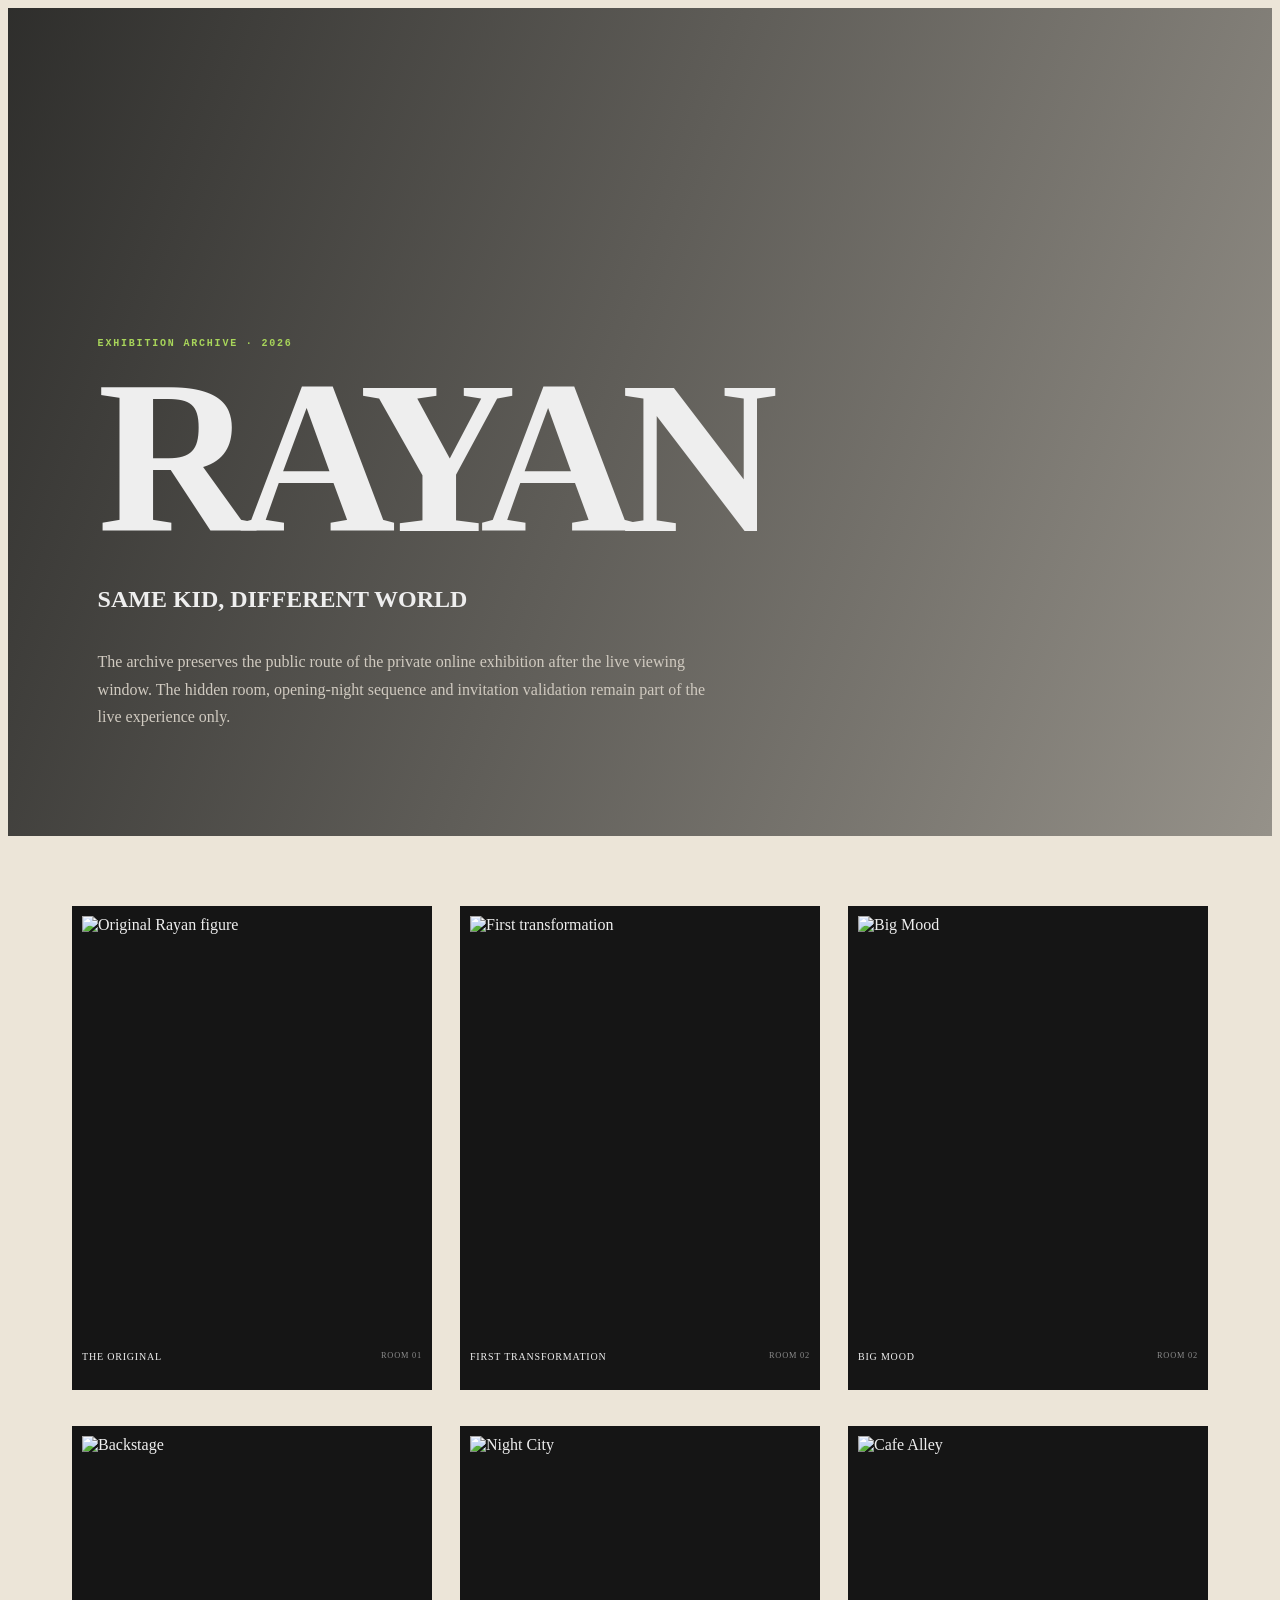
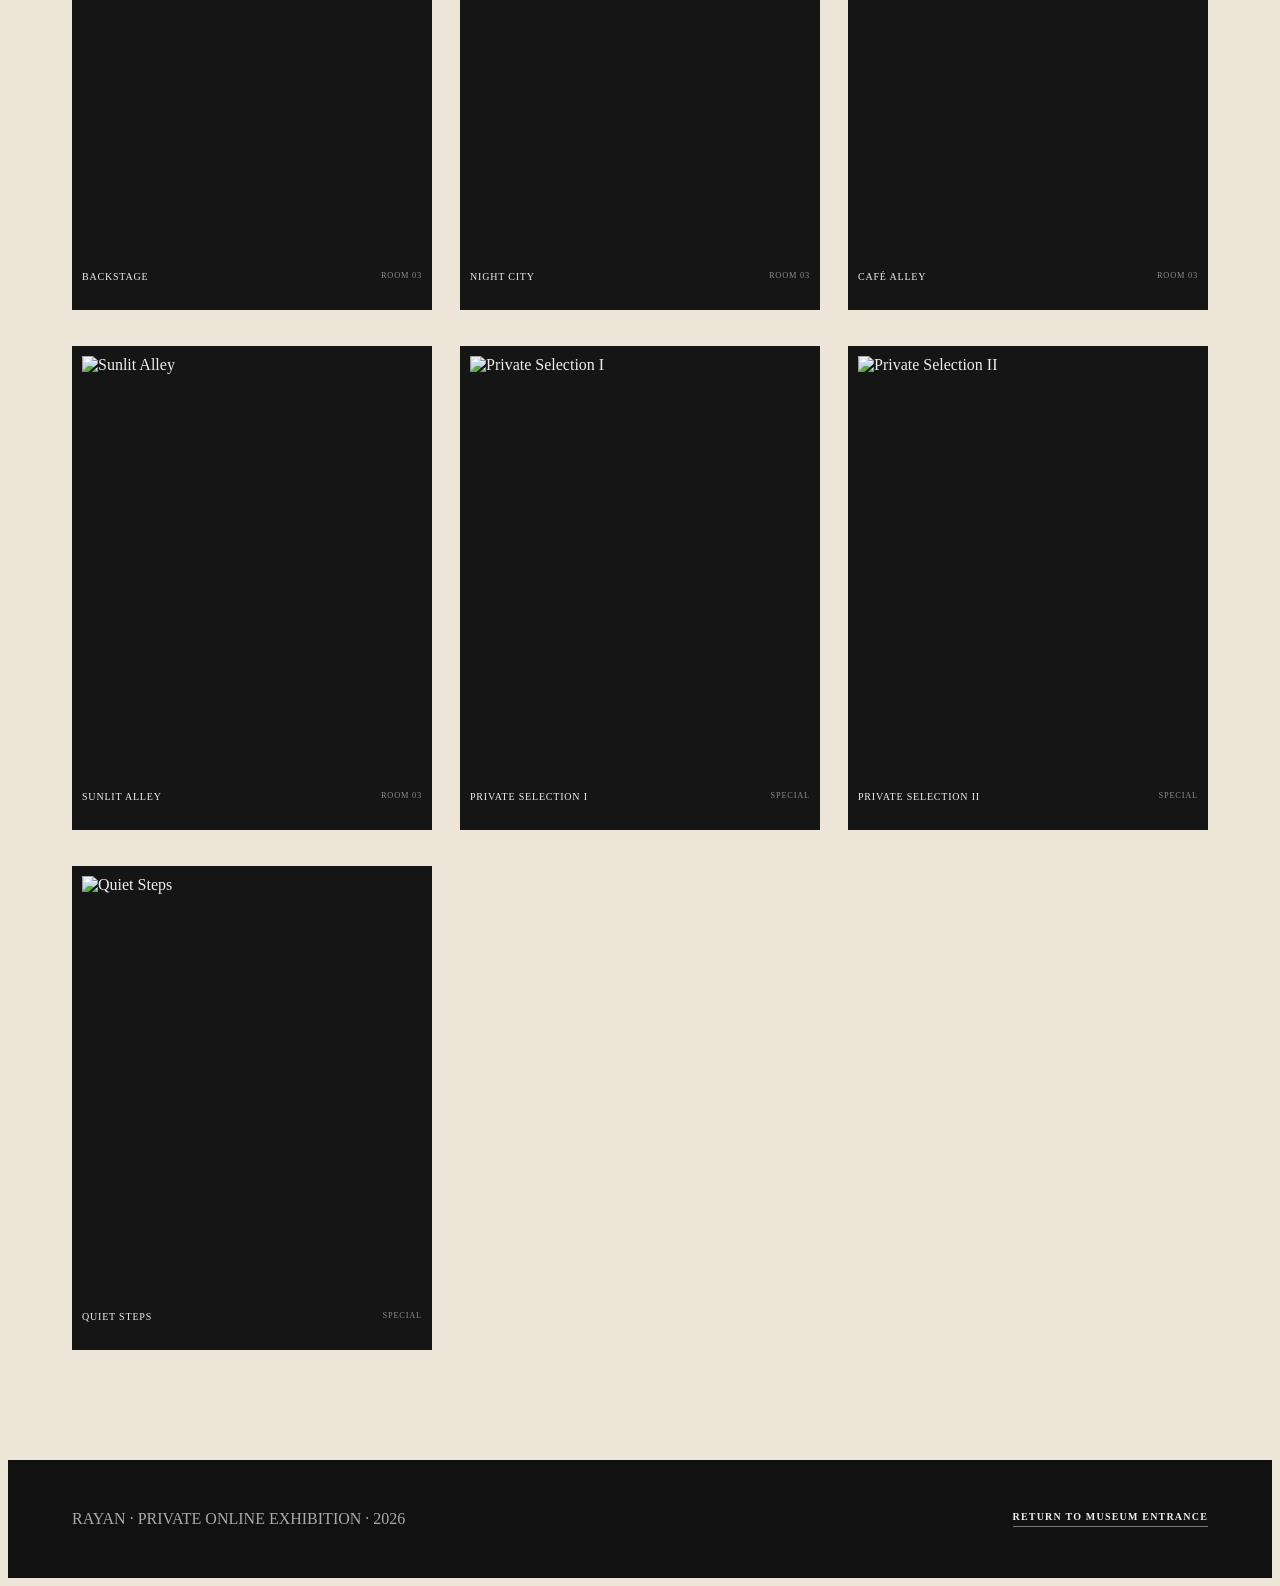
==== archive.html @ 526326d0 "Add exhibition archive page" ====
<!doctype html>
<html lang="en">
<head>
  <meta charset="utf-8" />
  <meta name="viewport" content="width=device-width, initial-scale=1" />
  <meta name="theme-color" content="#111" />
  <title>RAYAN — Exhibition Archive</title>
  <link rel="stylesheet" href="assets/styles.css" />
  <style>
    .archive{min-height:100vh;background:#ece5d8;color:#151514}.archive-head{min-height:72vh;padding:90px clamp(22px,7vw,110px);display:grid;align-content:end;background:linear-gradient(110deg,rgba(8,9,9,.83),rgba(8,9,9,.38)),url('assets/images/03_gallery-favorite.svg') center 36%/cover;color:#eee}.archive-head h1{font-size:clamp(82px,17vw,220px);line-height:.82;letter-spacing:-.075em;margin:18px 0}.archive-head p{max-width:620px;color:#d0cac0;line-height:1.7}.archive-tag{font:800 10px/1.4 ui-monospace,monospace;letter-spacing:.18em;color:#a8d55a}.archive-grid{padding:70px clamp(20px,5vw,76px) 110px;display:grid;grid-template-columns:repeat(3,minmax(0,1fr));gap:36px 28px}.archive-grid figure{margin:0;background:#151515;padding:10px 10px 28px;color:#eee}.archive-grid img{display:block;width:100%;aspect-ratio:4/5;object-fit:cover}.archive-grid figcaption{display:flex;justify-content:space-between;gap:14px;padding-top:10px;font-size:10px;letter-spacing:.08em}.archive-grid small{opacity:.55}.archive-footer{padding:50px clamp(20px,5vw,76px);background:#111;color:#aaa;display:flex;justify-content:space-between;gap:20px;align-items:center}.archive-footer a{color:#eee;text-decoration:none;border-bottom:1px solid #777;padding-bottom:4px;font-size:10px;letter-spacing:.12em;font-weight:800}
    @media(max-width:900px){.archive-grid{grid-template-columns:repeat(2,1fr)}}@media(max-width:580px){.archive-grid{grid-template-columns:1fr}.archive-footer{align-items:flex-start;flex-direction:column}}
  </style>
</head>
<body class="archive">
  <div id="grain"></div>
  <header class="archive-head">
    <div class="archive-tag">EXHIBITION ARCHIVE · 2026</div>
    <h1>RAYAN</h1>
    <h2>SAME KID, DIFFERENT WORLD</h2>
    <p>The archive preserves the public route of the private online exhibition after the live viewing window. The hidden room, opening-night sequence and invitation validation remain part of the live experience only.</p>
  </header>
  <main class="archive-grid">
    <figure><img src="assets/images/original.svg" alt="Original Rayan figure"><figcaption><span>THE ORIGINAL</span><small>ROOM 01</small></figcaption></figure>
    <figure><img src="assets/images/01_first-transformation.svg" alt="First transformation"><figcaption><span>FIRST TRANSFORMATION</span><small>ROOM 02</small></figcaption></figure>
    <figure><img src="assets/images/02_big-mood.svg" alt="Big Mood"><figcaption><span>BIG MOOD</span><small>ROOM 02</small></figcaption></figure>
    <figure><img src="assets/images/05_backstage.svg" alt="Backstage"><figcaption><span>BACKSTAGE</span><small>ROOM 03</small></figcaption></figure>
    <figure><img src="assets/images/06_neon-city.svg" alt="Night City"><figcaption><span>NIGHT CITY</span><small>ROOM 03</small></figcaption></figure>
    <figure><img src="assets/images/07_cafe-alley.svg" alt="Cafe Alley"><figcaption><span>CAFÉ ALLEY</span><small>ROOM 03</small></figcaption></figure>
    <figure><img src="assets/images/08_sunlit-alley.svg" alt="Sunlit Alley"><figcaption><span>SUNLIT ALLEY</span><small>ROOM 03</small></figcaption></figure>
    <figure><img src="assets/images/03_gallery-favorite.svg" alt="Private Selection I"><figcaption><span>PRIVATE SELECTION I</span><small>SPECIAL</small></figcaption></figure>
    <figure><img src="assets/images/04_graffiti-canvas.svg" alt="Private Selection II"><figcaption><span>PRIVATE SELECTION II</span><small>SPECIAL</small></figcaption></figure>
    <figure><img src="assets/images/09_urban-steps.svg" alt="Quiet Steps"><figcaption><span>QUIET STEPS</span><small>SPECIAL</small></figcaption></figure>
  </main>
  <footer class="archive-footer">
    <span>RAYAN · PRIVATE ONLINE EXHIBITION · 2026</span>
    <a href="index.html">RETURN TO MUSEUM ENTRANCE</a>
  </footer>
</body>
</html>
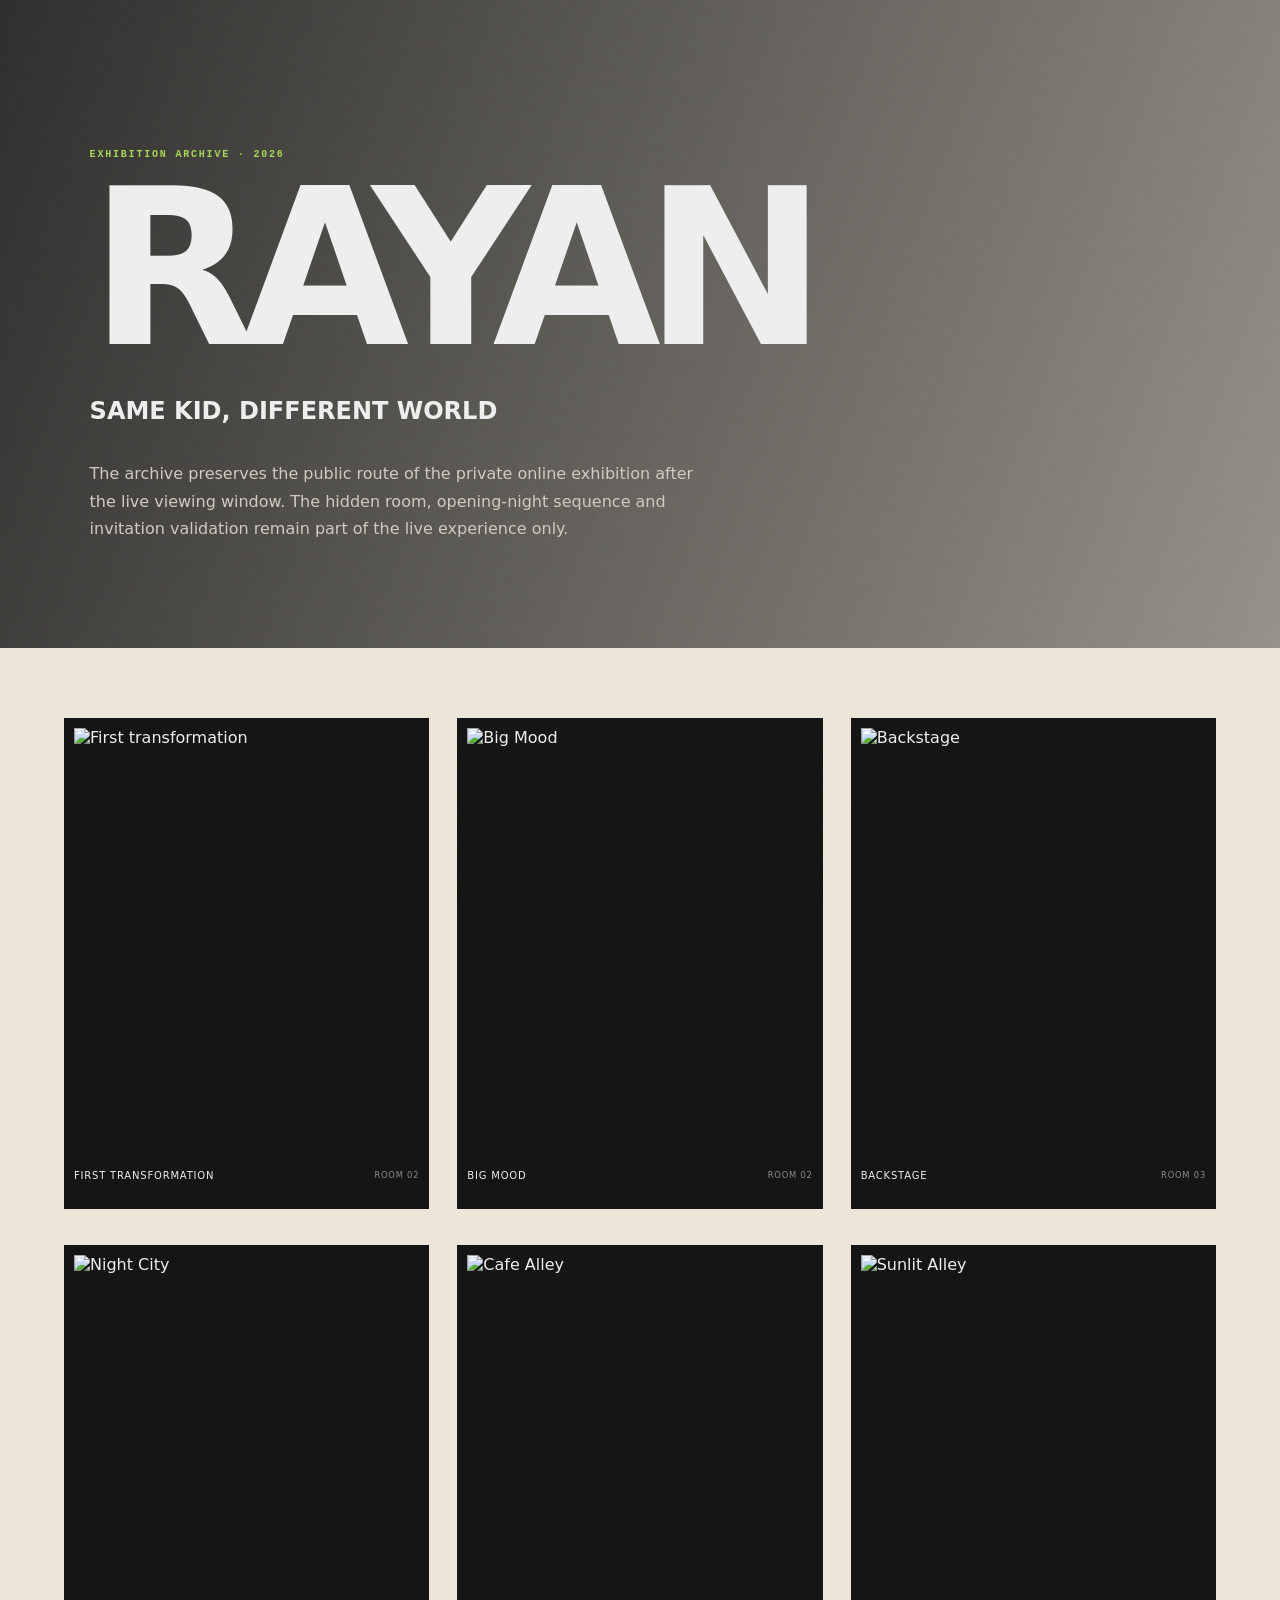
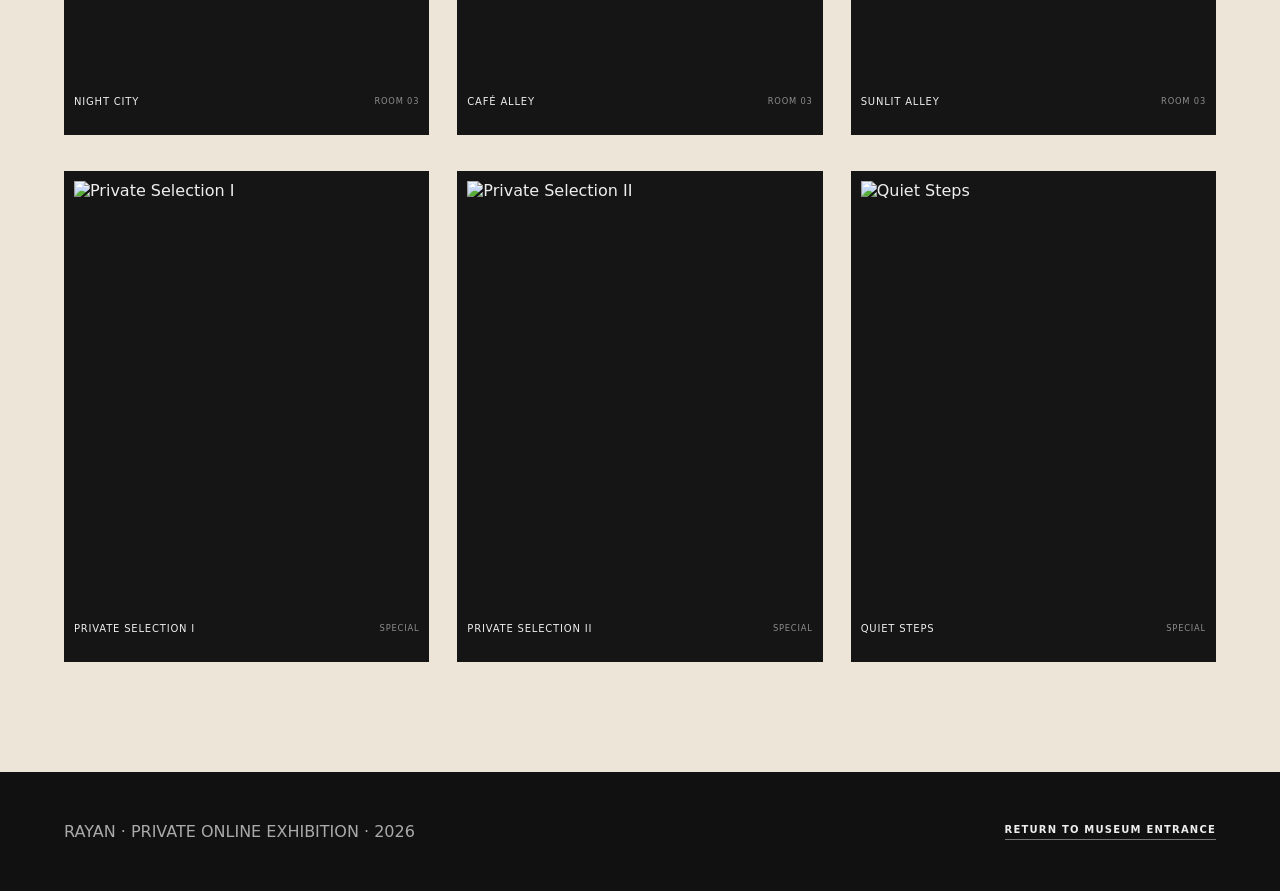
==== commit 6ec2fdc7: "Keep public archive illustration-only" ====
--- a/archive.html
+++ b/archive.html
@@ -1,39 +1,40 @@
-<!doctype html>
+<!DOCTYPE html>
+
 <html lang="en">
 <head>
-  <meta charset="utf-8" />
-  <meta name="viewport" content="width=device-width, initial-scale=1" />
-  <meta name="theme-color" content="#111" />
-  <title>RAYAN — Exhibition Archive</title>
-  <link rel="stylesheet" href="assets/styles.css" />
-  <style>
-    .archive{min-height:100vh;background:#ece5d8;color:#151514}.archive-head{min-height:72vh;padding:90px clamp(22px,7vw,110px);display:grid;align-content:end;background:linear-gradient(110deg,rgba(8,9,9,.83),rgba(8,9,9,.38)),url('assets/images/03_gallery-favorite.svg') center 36%/cover;color:#eee}.archive-head h1{font-size:clamp(82px,17vw,220px);line-height:.82;letter-spacing:-.075em;margin:18px 0}.archive-head p{max-width:620px;color:#d0cac0;line-height:1.7}.archive-tag{font:800 10px/1.4 ui-monospace,monospace;letter-spacing:.18em;color:#a8d55a}.archive-grid{padding:70px clamp(20px,5vw,76px) 110px;display:grid;grid-template-columns:repeat(3,minmax(0,1fr));gap:36px 28px}.archive-grid figure{margin:0;background:#151515;padding:10px 10px 28px;color:#eee}.archive-grid img{display:block;width:100%;aspect-ratio:4/5;object-fit:cover}.archive-grid figcaption{display:flex;justify-content:space-between;gap:14px;padding-top:10px;font-size:10px;letter-spacing:.08em}.archive-grid small{opacity:.55}.archive-footer{padding:50px clamp(20px,5vw,76px);background:#111;color:#aaa;display:flex;justify-content:space-between;gap:20px;align-items:center}.archive-footer a{color:#eee;text-decoration:none;border-bottom:1px solid #777;padding-bottom:4px;font-size:10px;letter-spacing:.12em;font-weight:800}
+<meta charset="utf-8"/>
+<meta content="width=device-width, initial-scale=1" name="viewport"/>
+<meta content="#111" name="theme-color"/>
+<title>RAYAN — Exhibition Archive</title>
+<link href="assets/styles.css" rel="stylesheet"/>
+<style>
+    .archive{min-height:100vh;background:#ece5d8;color:#151514}.archive-head{min-height:72vh;padding:90px clamp(22px,7vw,110px);display:grid;align-content:end;background:linear-gradient(110deg,rgba(8,9,9,.83),rgba(8,9,9,.38)),url('assets/images/03_gallery-favorite.webp') center 36%/cover;color:#eee}.archive-head h1{font-size:clamp(82px,17vw,220px);line-height:.82;letter-spacing:-.075em;margin:18px 0}.archive-head p{max-width:620px;color:#d0cac0;line-height:1.7}.archive-tag{font:800 10px/1.4 ui-monospace,monospace;letter-spacing:.18em;color:#a8d55a}.archive-grid{padding:70px clamp(20px,5vw,76px) 110px;display:grid;grid-template-columns:repeat(3,minmax(0,1fr));gap:36px 28px}.archive-grid figure{margin:0;background:#151515;padding:10px 10px 28px;color:#eee}.archive-grid img{display:block;width:100%;aspect-ratio:4/5;object-fit:cover}.archive-grid figcaption{display:flex;justify-content:space-between;gap:14px;padding-top:10px;font-size:10px;letter-spacing:.08em}.archive-grid small{opacity:.55}.archive-footer{padding:50px clamp(20px,5vw,76px);background:#111;color:#aaa;display:flex;justify-content:space-between;gap:20px;align-items:center}.archive-footer a{color:#eee;text-decoration:none;border-bottom:1px solid #777;padding-bottom:4px;font-size:10px;letter-spacing:.12em;font-weight:800}
     @media(max-width:900px){.archive-grid{grid-template-columns:repeat(2,1fr)}}@media(max-width:580px){.archive-grid{grid-template-columns:1fr}.archive-footer{align-items:flex-start;flex-direction:column}}
   </style>
 </head>
 <body class="archive">
-  <div id="grain"></div>
-  <header class="archive-head">
-    <div class="archive-tag">EXHIBITION ARCHIVE · 2026</div>
-    <h1>RAYAN</h1>
-    <h2>SAME KID, DIFFERENT WORLD</h2>
-    <p>The archive preserves the public route of the private online exhibition after the live viewing window. The hidden room, opening-night sequence and invitation validation remain part of the live experience only.</p>
-  </header>
-  <main class="archive-grid">
-    <figure><img src="assets/images/original.svg" alt="Original Rayan figure"><figcaption><span>THE ORIGINAL</span><small>ROOM 01</small></figcaption></figure>
-    <figure><img src="assets/images/01_first-transformation.svg" alt="First transformation"><figcaption><span>FIRST TRANSFORMATION</span><small>ROOM 02</small></figcaption></figure>
-    <figure><img src="assets/images/02_big-mood.svg" alt="Big Mood"><figcaption><span>BIG MOOD</span><small>ROOM 02</small></figcaption></figure>
-    <figure><img src="assets/images/05_backstage.svg" alt="Backstage"><figcaption><span>BACKSTAGE</span><small>ROOM 03</small></figcaption></figure>
-    <figure><img src="assets/images/06_neon-city.svg" alt="Night City"><figcaption><span>NIGHT CITY</span><small>ROOM 03</small></figcaption></figure>
-    <figure><img src="assets/images/07_cafe-alley.svg" alt="Cafe Alley"><figcaption><span>CAFÉ ALLEY</span><small>ROOM 03</small></figcaption></figure>
-    <figure><img src="assets/images/08_sunlit-alley.svg" alt="Sunlit Alley"><figcaption><span>SUNLIT ALLEY</span><small>ROOM 03</small></figcaption></figure>
-    <figure><img src="assets/images/03_gallery-favorite.svg" alt="Private Selection I"><figcaption><span>PRIVATE SELECTION I</span><small>SPECIAL</small></figcaption></figure>
-    <figure><img src="assets/images/04_graffiti-canvas.svg" alt="Private Selection II"><figcaption><span>PRIVATE SELECTION II</span><small>SPECIAL</small></figcaption></figure>
-    <figure><img src="assets/images/09_urban-steps.svg" alt="Quiet Steps"><figcaption><span>QUIET STEPS</span><small>SPECIAL</small></figcaption></figure>
-  </main>
-  <footer class="archive-footer">
-    <span>RAYAN · PRIVATE ONLINE EXHIBITION · 2026</span>
-    <a href="index.html">RETURN TO MUSEUM ENTRANCE</a>
-  </footer>
+<div id="grain"></div>
+<header class="archive-head">
+<div class="archive-tag">EXHIBITION ARCHIVE · 2026</div>
+<h1>RAYAN</h1>
+<h2>SAME KID, DIFFERENT WORLD</h2>
+<p>The archive preserves the public route of the private online exhibition after the live viewing window. The hidden room, opening-night sequence and invitation validation remain part of the live experience only.</p>
+</header>
+<main class="archive-grid">
+
+<figure><img alt="First transformation" src="assets/images/01_first-transformation.webp"/><figcaption><span>FIRST TRANSFORMATION</span><small>ROOM 02</small></figcaption></figure>
+<figure><img alt="Big Mood" src="assets/images/02_big-mood.webp"/><figcaption><span>BIG MOOD</span><small>ROOM 02</small></figcaption></figure>
+<figure><img alt="Backstage" src="assets/images/05_backstage.webp"/><figcaption><span>BACKSTAGE</span><small>ROOM 03</small></figcaption></figure>
+<figure><img alt="Night City" src="assets/images/06_neon-city.webp"/><figcaption><span>NIGHT CITY</span><small>ROOM 03</small></figcaption></figure>
+<figure><img alt="Cafe Alley" src="assets/images/07_cafe-alley.webp"/><figcaption><span>CAFÉ ALLEY</span><small>ROOM 03</small></figcaption></figure>
+<figure><img alt="Sunlit Alley" src="assets/images/08_sunlit-alley.webp"/><figcaption><span>SUNLIT ALLEY</span><small>ROOM 03</small></figcaption></figure>
+<figure><img alt="Private Selection I" src="assets/images/03_gallery-favorite.webp"/><figcaption><span>PRIVATE SELECTION I</span><small>SPECIAL</small></figcaption></figure>
+<figure><img alt="Private Selection II" src="assets/images/04_graffiti-canvas.webp"/><figcaption><span>PRIVATE SELECTION II</span><small>SPECIAL</small></figcaption></figure>
+<figure><img alt="Quiet Steps" src="assets/images/09_urban-steps.webp"/><figcaption><span>QUIET STEPS</span><small>SPECIAL</small></figcaption></figure>
+</main>
+<footer class="archive-footer">
+<span>RAYAN · PRIVATE ONLINE EXHIBITION · 2026</span>
+<a href="index.html">RETURN TO MUSEUM ENTRANCE</a>
+</footer>
 </body>
-</html>
+</html>
--- a/assets/styles.css
+++ b/assets/styles.css
@@ -0,0 +1,125 @@
+:root{
+  --ink:#11100f;
+  --paper:#eee8dc;
+  --cream:#d8c9ad;
+  --blue:#24425b;
+  --green:#93c83e;
+  --charcoal:#1b1c1d;
+  --soft:#b8b3aa;
+  --line:rgba(255,255,255,.18);
+}
+*{box-sizing:border-box}
+html{scroll-behavior:smooth;background:#111;color:#f5f1e8}
+body{margin:0;font-family:Inter,ui-sans-serif,system-ui,-apple-system,BlinkMacSystemFont,"Segoe UI",sans-serif;background:#111;overflow-x:hidden}
+body::selection{background:#9bcf4a;color:#111}
+#grain{position:fixed;inset:0;z-index:9999;pointer-events:none;opacity:.12;mix-blend-mode:soft-light;background-image:url("data:image/svg+xml,%3Csvg viewBox='0 0 180 180' xmlns='http://www.w3.org/2000/svg'%3E%3Cfilter id='n'%3E%3CfeTurbulence type='fractalNoise' baseFrequency='.8' numOctaves='3' stitchTiles='stitch'/%3E%3C/filter%3E%3Crect width='100%25' height='100%25' filter='url(%23n)' opacity='.55'/%3E%3C/svg%3E")}
+.is-hidden{display:none!important}
+
+.gate{min-height:100svh;position:relative;display:grid;place-items:center;padding:28px;overflow:hidden;background:#101112}
+.gate-bg{position:absolute;inset:0;background:linear-gradient(110deg,rgba(0,0,0,.76),rgba(0,0,0,.46)),url('images/03_gallery-favorite.webp') center 35%/cover no-repeat;filter:saturate(.72) contrast(1.08);transform:scale(1.03)}
+.gate-bg::after{content:"";position:absolute;inset:0;background:radial-gradient(circle at 50% 35%,transparent 0 28%,rgba(0,0,0,.68) 78%)}
+.gate-card{position:relative;width:min(720px,100%);padding:48px clamp(24px,5vw,58px);border:1px solid rgba(255,255,255,.28);background:rgba(14,15,16,.74);backdrop-filter:blur(18px);box-shadow:0 30px 90px rgba(0,0,0,.45)}
+.eyebrow,.room-label{font-size:11px;letter-spacing:.2em;text-transform:uppercase;font-weight:700}
+.gate h1{font-size:clamp(68px,15vw,148px);line-height:.8;margin:34px 0 12px;letter-spacing:-.06em;font-weight:900}
+.subtitle{font-size:clamp(18px,3vw,30px);letter-spacing:.14em;font-weight:650}
+.ticket-line{height:1px;background:rgba(255,255,255,.26);margin:34px 0 15px}
+.gate-meta{display:flex;justify-content:space-between;gap:16px;font:600 11px/1.4 ui-monospace,SFMono-Regular,Menlo,monospace;letter-spacing:.08em;color:#cfc9bf}
+.access-form{margin-top:40px}.access-form label{display:block;font-size:11px;letter-spacing:.18em;font-weight:800;margin-bottom:10px}.access-row{display:flex;border-bottom:1px solid rgba(255,255,255,.48)}
+.access-row input{flex:1;border:0;background:transparent;color:white;padding:12px 0;font-size:22px;letter-spacing:.16em;outline:none;min-width:0}.access-row button{border:0;background:transparent;color:#a7d650;font-weight:900;letter-spacing:.1em;cursor:pointer;padding:0 0 0 18px}
+.gate-message{min-height:20px;color:#b7b0a5;font-size:12px;margin:12px 0 0}.gate-message.error{color:#ffb0a8}.gate-message.ok{color:#b8e56a}.serial{margin-top:42px;color:#8f8980;font:600 10px/1.4 ui-monospace,monospace;letter-spacing:.12em}
+
+.topbar{position:fixed;z-index:300;top:0;left:0;right:0;height:58px;padding:0 18px;display:flex;align-items:center;gap:26px;background:linear-gradient(to bottom,rgba(10,10,10,.88),rgba(10,10,10,.4),transparent);backdrop-filter:blur(8px)}
+.brand{color:white;text-decoration:none;font-size:12px;font-weight:900;letter-spacing:.14em;white-space:nowrap}.room-nav{display:flex;gap:16px;align-items:center;flex:1;justify-content:center}.room-nav a{color:rgba(255,255,255,.64);text-decoration:none;font-size:10px;letter-spacing:.1em}.room-nav a:hover{color:white}.icon-button{border:1px solid rgba(255,255,255,.35);color:white;background:rgba(0,0,0,.2);padding:7px 10px;font-size:10px;letter-spacing:.12em;cursor:pointer}
+
+.room{min-height:100svh;position:relative;padding:110px clamp(24px,5vw,78px) 78px;overflow:hidden}.room h2{font-size:clamp(44px,7vw,96px);line-height:.95;letter-spacing:-.055em;margin:12px 0 18px}.room p{line-height:1.7}.room-next{position:absolute;right:clamp(24px,5vw,78px);bottom:34px}.next-link{color:#fff;text-decoration:none;font-size:11px;letter-spacing:.14em;font-weight:800;border-bottom:1px solid currentColor;padding-bottom:5px}
+
+.room-foyer{display:grid;grid-template-columns:minmax(0,1.05fr) minmax(340px,.75fr);gap:7vw;align-items:center;background:radial-gradient(circle at 78% 35%,#304f62 0 12%,#13222c 40%,#0a0d0f 76%)}
+.foyer-copy{max-width:790px}.kicker{font-size:12px;letter-spacing:.18em;font-weight:800;color:#9fcb54}.intro{max-width:700px;color:#d7d2c9;font-size:clamp(15px,1.45vw,19px)}.visitor-strip{margin:38px 0;display:flex;gap:24px;font:600 11px/1.4 ui-monospace,monospace;letter-spacing:.1em;color:#a8a39b}
+.hero-frame{margin:0;background:#111;padding:11px 11px 30px;box-shadow:0 32px 80px rgba(0,0,0,.48);transform:rotate(1.2deg)}.hero-frame img{display:block;width:100%;height:min(66svh,780px);object-fit:cover}.hero-frame figcaption{color:#a7a29b;font:600 9px/1.4 ui-monospace,monospace;letter-spacing:.12em;padding:11px 2px 0}
+
+.room-gallery{background:#222}.wall-blue{background:linear-gradient(#35516b 0 68%,#262626 68% 100%)}.wall-cream{background:linear-gradient(#d6c9b2 0 68%,#817764 68% 100%);color:#181817}.wall-charcoal{background:linear-gradient(#222527 0 70%,#131414 70% 100%)}.room-heading{display:grid;grid-template-columns:minmax(0,1fr) minmax(260px,.6fr);gap:6vw;align-items:end;margin-bottom:54px}.room-heading p{max-width:550px;color:#c6c1b8}.dark-copy p{color:#49453e}.dark-link{color:#171716}.single-artwork{display:grid;place-items:center}.artwork{margin:0;cursor:zoom-in;transition:transform .35s ease,filter .35s ease}.artwork:hover{transform:translateY(-5px)}.artwork img{display:block;width:100%;height:auto}.artwork figcaption{display:flex;justify-content:space-between;gap:20px;align-items:baseline;padding-top:12px}.artwork figcaption span{font-size:11px;letter-spacing:.12em;font-weight:850}.artwork figcaption small{font-size:10px;opacity:.65}.frame-light,.frame-black,.frame-dark,.frame-museum{padding:12px 12px 34px;background:#e6dfd1;color:#1a1a19;box-shadow:0 22px 60px rgba(0,0,0,.35)}.frame-black{background:#171717;color:#eee}.frame-dark{background:#101112;color:#eee}.frame-museum{background:#e7dfcf;color:#171716}.portrait-photo{width:min(420px,80vw)}.gallery-grid{display:grid;gap:5vw;align-items:start}.two-up{grid-template-columns:repeat(2,minmax(0,1fr));max-width:1180px;margin:auto}.salon-grid{grid-template-columns:repeat(4,minmax(0,1fr));gap:2.5vw}.salon-grid .artwork:nth-child(even){margin-top:7vw}
+
+.room-special{background:#070707;color:#f0eadf}.special-vignette{position:absolute;inset:0;background:radial-gradient(circle at 50% 45%,rgba(156,193,91,.08),transparent 35%),radial-gradient(circle at 30% 20%,rgba(49,94,121,.18),transparent 28%);pointer-events:none}.special-heading{position:relative}.special-stage{position:relative;display:grid;grid-template-columns:minmax(0,1.4fr) minmax(260px,.55fr);gap:4vw;max-width:1200px;margin:auto;align-items:start}.hero-art img{max-height:62svh;object-fit:cover}.special-side{display:grid;gap:3vw}.special-side .artwork img{max-height:31svh;object-fit:cover}.secret-note{text-align:center;color:#777;font:700 10px/1.4 ui-monospace,monospace;letter-spacing:.18em;margin-top:34px}
+
+.room-photo{background:#dad4c6;color:#111;display:grid;grid-template-columns:minmax(0,1.3fr) minmax(280px,.55fr);gap:6vw;align-items:center}.photo-wall{position:relative;min-height:75svh;background:#1a2429;overflow:hidden;box-shadow:0 25px 70px rgba(0,0,0,.25)}.photo-wall::before{content:"";position:absolute;inset:0;background:linear-gradient(135deg,rgba(137,198,69,.16),transparent 35%),repeating-linear-gradient(100deg,transparent 0 36px,rgba(255,255,255,.03) 36px 37px)}.photo-character{position:absolute;right:0;bottom:0;height:83%;max-width:62%;object-fit:contain;object-position:bottom right;filter:drop-shadow(0 16px 30px rgba(0,0,0,.4))}.photo-title{position:absolute;left:5%;top:9%;font-size:clamp(70px,12vw,180px);font-weight:950;letter-spacing:-.07em;color:#f2eee5}.photo-subtitle{position:absolute;left:6%;top:35%;font-weight:800;letter-spacing:.14em;color:#a8d554}.photo-tag{position:absolute;left:6%;bottom:8%;font:700 11px/1.4 ui-monospace,monospace;color:#d9d5cc}.crown-mark{position:absolute;left:7%;top:44%;font-size:70px;color:#e2b84f;transform:rotate(-7deg)}.photo-stamp{position:absolute;right:3%;top:3%;writing-mode:vertical-rl;font:700 10px/1.4 ui-monospace,monospace;color:#9c9992;letter-spacing:.16em}.photo-controls h2{font-size:clamp(38px,5vw,66px)}.photo-controls p{color:#4f4b44}
+
+.museum-button{appearance:none;border:0;background:#121212;color:white;padding:14px 18px;font-size:11px;letter-spacing:.12em;font-weight:850;cursor:pointer}.museum-button.light{background:#eee8dc;color:#111}.museum-button.ghost{background:transparent;border:1px solid #777;color:#eee}
+
+.room-guestbook{background:#bfc4b4;color:#1a1b18;display:grid;grid-template-columns:minmax(300px,.58fr) minmax(0,1.15fr);gap:6vw}.guestbook-copy{position:sticky;top:100px;align-self:start}.guestbook-copy h2{font-size:clamp(50px,7vw,86px)}.guest-form{display:grid;gap:12px;margin-top:28px}.guest-form input,.guest-form select,.guest-form textarea{width:100%;border:1px solid rgba(0,0,0,.28);background:rgba(255,255,255,.26);padding:13px 14px;font:600 12px/1.4 inherit;color:#111;outline:none}.guest-form textarea{min-height:100px;resize:vertical}.guest-form button{border:0;background:#111;color:#fff;padding:14px;font-size:11px;letter-spacing:.14em;font-weight:850;cursor:pointer}.signature-wall{min-height:70svh;background:#d8d1bc;padding:30px;display:grid;grid-template-columns:repeat(3,minmax(0,1fr));gap:18px;align-content:start;box-shadow:inset 0 0 60px rgba(76,57,29,.12)}.signature-card{background:#f0e9d6;color:#1b1a18;padding:18px;min-height:145px;box-shadow:0 7px 18px rgba(0,0,0,.13);transform:rotate(var(--tilt,0deg));font-family:ui-rounded,"Bradley Hand",system-ui,sans-serif}.signature-card strong{display:block;font-size:17px}.signature-card small{display:block;color:#6d685d;margin:4px 0 16px}.signature-card p{line-height:1.4;margin:0;font-size:14px}.signature-card em{display:block;margin-top:14px;font-size:10px;color:#6b665c;font-style:normal;text-transform:uppercase;letter-spacing:.08em}
+
+.room-exit{display:grid;place-items:center;background:radial-gradient(circle at 50% 30%,#263d4b,#0d1113 58%,#070809);text-align:center}.exit-card{width:min(760px,100%)}.exit-card h2{font-size:clamp(84px,16vw,180px);margin:26px 0 8px}.exit-card>p{letter-spacing:.14em;font-size:12px}.exit-rule{height:1px;background:rgba(255,255,255,.2);margin:34px 0}.souvenir-ticket{display:flex;justify-content:space-between;gap:20px;align-items:center;border:1px dashed rgba(255,255,255,.5);padding:22px;text-align:left}.souvenir-ticket strong,.souvenir-ticket small{display:block}.souvenir-ticket strong{font-size:13px;letter-spacing:.1em}.souvenir-ticket small{color:#aaa;margin-top:4px;font-size:9px;letter-spacing:.08em}.ticket-number{font:800 20px/1.2 ui-monospace,monospace}.exit-actions{display:flex;justify-content:center;gap:12px;margin-top:26px;flex-wrap:wrap}.fineprint{margin-top:42px!important;color:#777!important;font-size:10px!important;letter-spacing:.07em!important}
+
+.lightbox,.map-panel{position:fixed;z-index:1000;inset:0;background:rgba(4,5,5,.94);display:grid;place-items:center;padding:60px 22px}.lightbox-inner{width:min(1100px,100%);height:min(88svh,920px);display:grid;grid-template-columns:minmax(0,1fr) 260px;gap:28px;align-items:center}.lightbox-inner img{max-width:100%;max-height:84svh;justify-self:center;box-shadow:0 25px 80px rgba(0,0,0,.6)}.lightbox-info{align-self:end;padding-bottom:20px}.lightbox-title{font-size:26px;font-weight:850}.lightbox-caption{color:#aaa;margin-top:8px;font-size:12px;line-height:1.6}.lightbox-close{position:absolute;top:18px;right:20px;background:transparent;border:0;color:#fff;font-size:34px;cursor:pointer}.map-card{width:min(620px,100%);background:#e3dccd;color:#171716;padding:40px}.map-card h3{font-size:28px}.map-card ol{padding-left:22px;line-height:2.1}.map-card a{color:#171716;text-decoration:none;border-bottom:1px solid #777}
+
+@media (max-width:980px){
+  .room-nav{display:none}.topbar{justify-content:space-between}.room-foyer,.room-photo,.room-guestbook{grid-template-columns:1fr}.hero-frame{max-width:640px;margin:auto}.room-heading{grid-template-columns:1fr}.two-up{grid-template-columns:1fr}.salon-grid{grid-template-columns:repeat(2,1fr)}.special-stage{grid-template-columns:1fr}.special-side{grid-template-columns:repeat(2,1fr)}.special-side .artwork img{max-height:none}.photo-wall{min-height:68svh}.guestbook-copy{position:static}.signature-wall{grid-template-columns:repeat(2,1fr)}
+}
+@media (max-width:640px){
+  .gate{padding:14px}.gate-card{padding:34px 20px}.gate-meta{flex-direction:column}.room{padding:90px 18px 72px}.room h2{font-size:48px}.room-next{right:18px;bottom:22px}.salon-grid{grid-template-columns:1fr}.salon-grid .artwork:nth-child(even){margin-top:0}.special-side{grid-template-columns:1fr}.photo-wall{min-height:72svh}.photo-character{height:62%;max-width:85%}.photo-title{font-size:74px}.photo-subtitle{top:25%;font-size:11px}.crown-mark{top:33%}.signature-wall{grid-template-columns:1fr;padding:18px}.lightbox-inner{grid-template-columns:1fr;height:auto}.lightbox-info{align-self:start}.souvenir-ticket{align-items:flex-start;flex-direction:column}
+}
+
+/* ===== v2 · OPENING NIGHT / PASSPORT / SECRET ROOM ===== */
+.gate-shell{position:relative;width:min(1080px,100%);display:grid;grid-template-columns:minmax(0,720px) minmax(210px,1fr);gap:18px;align-items:stretch}
+.gate-card{width:100%;margin:0}
+.door-notice{position:relative;background:rgba(8,10,10,.78);border:1px solid rgba(255,255,255,.18);backdrop-filter:blur(18px);padding:28px;color:#ece6da;display:flex;flex-direction:column;justify-content:flex-end;min-height:360px}
+.door-notice::before{content:"";position:absolute;left:22px;right:22px;top:22px;height:1px;background:rgba(255,255,255,.2)}
+.door-number{position:absolute;right:24px;top:26px;font:900 86px/.8 ui-sans-serif,system-ui;color:rgba(255,255,255,.08);letter-spacing:-.08em}
+.door-notice p{font-weight:850;letter-spacing:.12em;line-height:1.5;font-size:13px;margin:0 0 16px}
+.door-notice small{font-size:10px;line-height:1.6;color:#aaa59c;letter-spacing:.04em}
+.gate-actions{display:flex;align-items:end;justify-content:space-between;gap:16px;margin-top:24px;flex-wrap:wrap}
+.text-button{appearance:none;border:0;border-bottom:1px solid rgba(255,255,255,.5);padding:0 0 4px;background:transparent;color:#ddd7cd;font:700 9px/1.3 ui-monospace,monospace;letter-spacing:.12em;cursor:pointer}
+.text-button:hover{color:#fff}
+
+.opening-sequence{position:fixed;z-index:4000;inset:0;background:#080909;color:#f2ede3;display:grid;place-items:center;overflow:hidden}
+.opening-sequence::before,.opening-sequence::after{content:"";position:absolute;top:0;bottom:0;width:50%;background:#111314;transition:transform 1.15s cubic-bezier(.72,0,.2,1);z-index:1}
+.opening-sequence::before{left:0;border-right:1px solid rgba(255,255,255,.05)}
+.opening-sequence::after{right:0;border-left:1px solid rgba(255,255,255,.05)}
+.opening-sequence.open-doors::before{transform:translateX(-102%)}
+.opening-sequence.open-doors::after{transform:translateX(102%)}
+.opening-center{position:relative;z-index:2;text-align:center;width:min(760px,90vw);transition:opacity .55s ease,transform .55s ease}
+.opening-sequence.fade-away .opening-center{opacity:0;transform:scale(1.03)}
+.opening-kicker{font:700 11px/1.5 ui-monospace,monospace;letter-spacing:.18em;color:#9bcf4a}
+.opening-title{font:950 clamp(92px,19vw,240px)/.86 ui-sans-serif,system-ui;letter-spacing:-.08em;margin:20px 0 24px}
+.opening-rule{height:1px;background:rgba(255,255,255,.24);width:60%;margin:auto}
+.opening-copy{margin-top:18px;font-size:10px;font-weight:800;letter-spacing:.22em;color:#c9c3b9}
+
+.top-actions{display:flex;gap:7px}.foyer-note{max-width:690px;margin:22px 0 32px;padding:14px 16px;border-left:2px solid #9bcf4a;background:rgba(255,255,255,.04);font-size:11px;line-height:1.6;color:#a9a49c}
+
+.clue-card{max-width:540px;margin:46px auto 10px;border:1px dashed rgba(255,255,255,.24);padding:20px 22px;text-align:center;background:rgba(143,193,77,.06)}
+.clue-card span,.clue-card strong,.clue-card small{display:block}.clue-card span{font:700 9px/1.4 ui-monospace,monospace;letter-spacing:.17em;color:#9bcf4a}.clue-card strong{font-size:18px;letter-spacing:.06em;margin:8px 0}.clue-card small{color:#8e8b84;font-size:10px}
+.opening-edition{position:relative;margin:-22px 0 34px auto;width:max-content;max-width:100%;border:1px solid rgba(155,207,74,.45);padding:10px 14px;background:rgba(155,207,74,.05)}
+.opening-edition span{font:900 10px/1.4 ui-monospace,monospace;letter-spacing:.14em;color:#a7da5a}.opening-edition p{margin:3px 0 0!important;font-size:9px!important;color:#777!important}
+.secret-door-panel{position:relative;margin:54px auto 0;max-width:980px;border-top:1px solid rgba(255,255,255,.13);border-bottom:1px solid rgba(255,255,255,.13);padding:30px 0;display:grid;grid-template-columns:1fr minmax(280px,.65fr);gap:40px;align-items:end}
+.secret-door-panel h3{font-size:28px;margin:10px 0}.secret-door-panel p{color:#9d9991;margin:0;max-width:620px}
+.secret-form{display:grid;grid-template-columns:1fr auto;gap:8px}.secret-form input{min-width:0;background:#111;border:1px solid #3c3c3c;color:#eee;padding:12px 13px;font:700 11px/1.3 ui-monospace,monospace;letter-spacing:.12em}.secret-form button{border:0;background:#e7dfcf;color:#111;font:900 10px/1.3 ui-sans-serif,system-ui;letter-spacing:.12em;padding:0 16px;cursor:pointer}.secret-form small{grid-column:1/-1;color:#72706b;font-size:9px}.ok-inline{color:#9bcf4a!important}.error-inline{color:#e28373!important}
+
+.room-secret{background:radial-gradient(circle at 50% 10%,#293f4a 0,#111617 42%,#060707 82%);color:#eee;display:grid;grid-template-columns:minmax(230px,.45fr) minmax(0,1fr);gap:5vw;align-items:start}
+.secretroom-mark{position:absolute;right:4vw;top:100px;font:800 10px/1.4 ui-monospace,monospace;letter-spacing:.18em;color:#79914f;writing-mode:vertical-rl}
+.secretroom-copy{position:sticky;top:135px}.secretroom-copy h2{font-size:clamp(64px,9vw,130px)}.secretroom-copy p:not(.kicker){color:#a6a29b}.secret-grid{display:grid;gap:40px}.secret-grid .artwork:nth-child(2){width:68%;justify-self:end}
+
+.checkin-form{display:grid;gap:10px;margin-top:22px;padding-top:20px;border-top:1px solid rgba(0,0,0,.18)}
+.checkin-form label{display:grid;gap:7px;font:800 9px/1.3 ui-monospace,monospace;letter-spacing:.11em;color:#555047}.checkin-form input{border:1px solid rgba(0,0,0,.22);padding:11px;background:rgba(255,255,255,.3);font:600 11px/1.4 ui-sans-serif,system-ui;color:#111}.checkin-preview{margin-top:18px;display:grid;gap:10px}.checkin-preview img{width:min(320px,100%);box-shadow:0 12px 36px rgba(0,0,0,.2)}
+.guestbook-status{margin-top:14px;display:inline-block;padding:5px 8px;border:1px solid rgba(0,0,0,.2);font:800 8px/1.2 ui-monospace,monospace;letter-spacing:.12em}.guestbook-status.live{background:#1d2a20;color:#b3e36d;border-color:#1d2a20}
+
+.exit-progress{display:flex;justify-content:space-between;gap:20px;margin:0 0 14px;color:#999;font:700 9px/1.4 ui-monospace,monospace;letter-spacing:.12em}.exit-progress strong{color:#b5d976}.inline-link{display:inline-flex;text-decoration:none;align-items:center;justify-content:center}
+.lightbox-meta{margin-top:14px;font:700 9px/1.4 ui-monospace,monospace;letter-spacing:.12em;color:#77855e}
+
+.passport-panel{position:fixed;z-index:1200;inset:0;background:rgba(4,5,5,.94);display:grid;place-items:center;padding:60px 22px}.passport-card{width:min(720px,100%);max-height:86svh;overflow:auto;background:#e5ddcd;color:#171716;padding:38px;box-shadow:0 30px 80px rgba(0,0,0,.5)}.dark-eyebrow{color:#716b61!important}.passport-card h3{font-size:clamp(42px,7vw,78px);letter-spacing:-.055em;margin:16px 0 2px}.passport-number{font:800 11px/1.4 ui-monospace,monospace;letter-spacing:.14em;color:#607137;margin-bottom:30px}.passport-card>p{color:#625e55;font-size:11px;line-height:1.6;margin-top:24px}.stamp-grid{display:grid;grid-template-columns:repeat(3,minmax(0,1fr));gap:10px}.stamp{aspect-ratio:1.25;border:1px dashed #aaa18f;display:grid;place-items:center;align-content:center;text-align:center;transform:rotate(-1.5deg);opacity:.55}.stamp:nth-child(even){transform:rotate(1deg)}.stamp span{font:900 10px/1.3 ui-monospace,monospace;letter-spacing:.08em}.stamp small{font-size:7px;margin-top:5px;color:#8f8779}.stamp.is-stamped{opacity:1;border:3px double #668238;color:#4d6728;background:rgba(132,168,72,.08);box-shadow:inset 0 0 0 2px #e5ddcd,inset 0 0 0 3px rgba(102,130,56,.4)}.stamp.is-stamped small{color:#5f7737}
+
+@media (max-width:900px){
+  .gate-shell{grid-template-columns:1fr}.door-notice{display:none}.secret-door-panel,.room-secret{grid-template-columns:1fr}.secretroom-copy{position:static}.secret-grid .artwork:nth-child(2){width:78%}.stamp-grid{grid-template-columns:repeat(2,1fr)}
+}
+@media (max-width:640px){
+  .top-actions{margin-left:auto}.icon-button{padding:7px 8px}.opening-title{font-size:96px}.secret-door-panel{padding:24px 0}.secret-form{grid-template-columns:1fr}.secret-form button{padding:12px}.room-secret{padding-right:30px}.secret-grid .artwork:nth-child(2){width:100%}.passport-card{padding:26px 18px}.stamp-grid{grid-template-columns:1fr 1fr}.gate-actions{align-items:flex-start;flex-direction:column}.opening-edition{margin:0 0 28px}
+}
+.checkin-actions{display:flex;gap:8px;flex-wrap:wrap}.ghost-dark{background:transparent!important;color:#111!important;border:1px solid #777!important}.checkin-gallery{grid-column:1/-1;margin-top:20px;border-top:1px solid rgba(0,0,0,.18);padding-top:22px}.checkin-gallery-head{display:flex;justify-content:space-between;gap:20px;margin-bottom:14px;font:900 10px/1.4 ui-monospace,monospace;letter-spacing:.13em}.checkin-gallery-head small{font-size:8px;color:#777}.checkin-gallery-grid{display:grid;grid-template-columns:repeat(5,minmax(0,1fr));gap:10px}.checkin-post{background:#cfc8ba;padding:7px}.checkin-post img{display:block;width:100%;aspect-ratio:4/5;object-fit:cover}.checkin-post div{display:flex;justify-content:space-between;gap:8px;margin-top:7px;font-size:8px;font-weight:800;letter-spacing:.06em}.checkin-post small{color:#666}@media(max-width:900px){.checkin-gallery-grid{grid-template-columns:repeat(3,1fr)}}@media(max-width:540px){.checkin-gallery-grid{grid-template-columns:repeat(2,1fr)}}
+
+/* =========================
+   V3 · MUSEUM EDITION
+   ========================= */
+.gate-identity{display:flex;align-items:center;gap:14px}.museum-mark{width:42px;height:42px;display:block}.brand{display:flex;align-items:center;gap:8px}.brand img{width:24px;height:24px}.vip-ribbon{position:fixed;z-index:12000;right:18px;top:18px;background:#9acb4a;color:#111;padding:9px 12px;font:900 10px/1 ui-monospace,monospace;letter-spacing:.14em;box-shadow:0 8px 30px rgba(0,0,0,.28)}
+.gallery-code{position:absolute;left:clamp(24px,5vw,78px);top:82px;font:800 9px/1.3 ui-monospace,monospace;letter-spacing:.18em;color:rgba(255,255,255,.52)}.gallery-code-dark{color:rgba(0,0,0,.48)}
+.foyer-wayfinding{margin:36px 0 42px;border-top:1px solid rgba(255,255,255,.22);border-bottom:1px solid rgba(255,255,255,.22);max-width:660px}.wayfinding-title{padding:12px 0;font:850 10px/1 ui-monospace,monospace;letter-spacing:.18em;color:#9acb4a}.foyer-wayfinding a{display:grid;grid-template-columns:46px 1fr 28px;align-items:center;border-top:1px solid rgba(255,255,255,.12);padding:10px 0;text-decoration:none;color:#e9e4da}.foyer-wayfinding a b{font:900 12px/1 ui-monospace,monospace}.foyer-wayfinding a span{font-size:10px;letter-spacing:.13em}.foyer-wayfinding a i{font-style:normal;text-align:right;color:#9acb4a}
+.museum-plaque{display:grid!important;grid-template-columns:74px 1fr auto!important;gap:12px!important;align-items:start!important;border-top:1px solid currentColor!important;margin-top:0!important;padding-top:13px!important}.museum-plaque .catalog-no{font:850 9px/1.35 ui-monospace,monospace;letter-spacing:.08em;opacity:.7}.museum-plaque .plaque-title{display:grid;gap:3px}.museum-plaque .plaque-title strong{font-size:11px;letter-spacing:.12em}.museum-plaque .plaque-title em{font-style:normal;font:600 9px/1.35 ui-monospace,monospace;opacity:.62}.museum-plaque small{font:650 9px/1.35 ui-monospace,monospace;text-align:right;max-width:150px}
+.room-secret{background:radial-gradient(circle at 50% 40%,#231a1c 0,#09090a 46%,#030303 100%);position:relative}.room-secret::after{content:"";position:absolute;inset:0;pointer-events:none;background:linear-gradient(90deg,rgba(90,0,16,.18),transparent 16% 84%,rgba(90,0,16,.18));mix-blend-mode:screen}.secret-curtain{position:absolute;top:0;bottom:0;width:13vw;max-width:160px;z-index:0;opacity:.5;background:repeating-linear-gradient(90deg,#26060d 0 14px,#130307 14px 28px);filter:blur(.3px)}.secret-curtain-left{left:0}.secret-curtain-right{right:0}.secretroom-mark,.secretroom-copy,.secret-grid,.secret-ritual,.room-secret .next-link{position:relative;z-index:2}.red-dot{width:7px;height:7px;border-radius:50%;display:inline-block;background:#d22;box-shadow:0 0 18px rgba(255,20,40,.9);margin-right:7px}.secret-ritual{max-width:720px;margin:12px auto 50px;padding:18px 20px;border:1px solid rgba(255,255,255,.14);background:rgba(0,0,0,.32)}.secret-ritual>span{font:850 9px/1 ui-monospace,monospace;letter-spacing:.15em;color:#9b8f88}.fragment-row{display:flex;gap:10px;margin:18px 0}.fragment{width:52px;height:52px;border:1px solid rgba(255,255,255,.22);background:#0a0a0a;color:#eee;font:900 12px/1 ui-monospace,monospace;cursor:pointer}.fragment:hover,.fragment.is-active{border-color:#b81e35;color:#ff9aaa;box-shadow:inset 0 0 0 1px #b81e35}.secret-ritual p{margin:0;color:#cabfc0;font-family:Georgia,serif;font-style:italic;min-height:26px}.museum-credit{margin-top:28px;color:#777;font:700 9px/1.5 ui-monospace,monospace;letter-spacing:.12em}
+@media(max-width:700px){.gallery-code{top:72px}.museum-plaque{grid-template-columns:62px 1fr!important}.museum-plaque small{grid-column:2;text-align:left}.foyer-wayfinding{margin-bottom:32px}.vip-ribbon{right:10px;top:10px}.secret-curtain{width:7vw}}
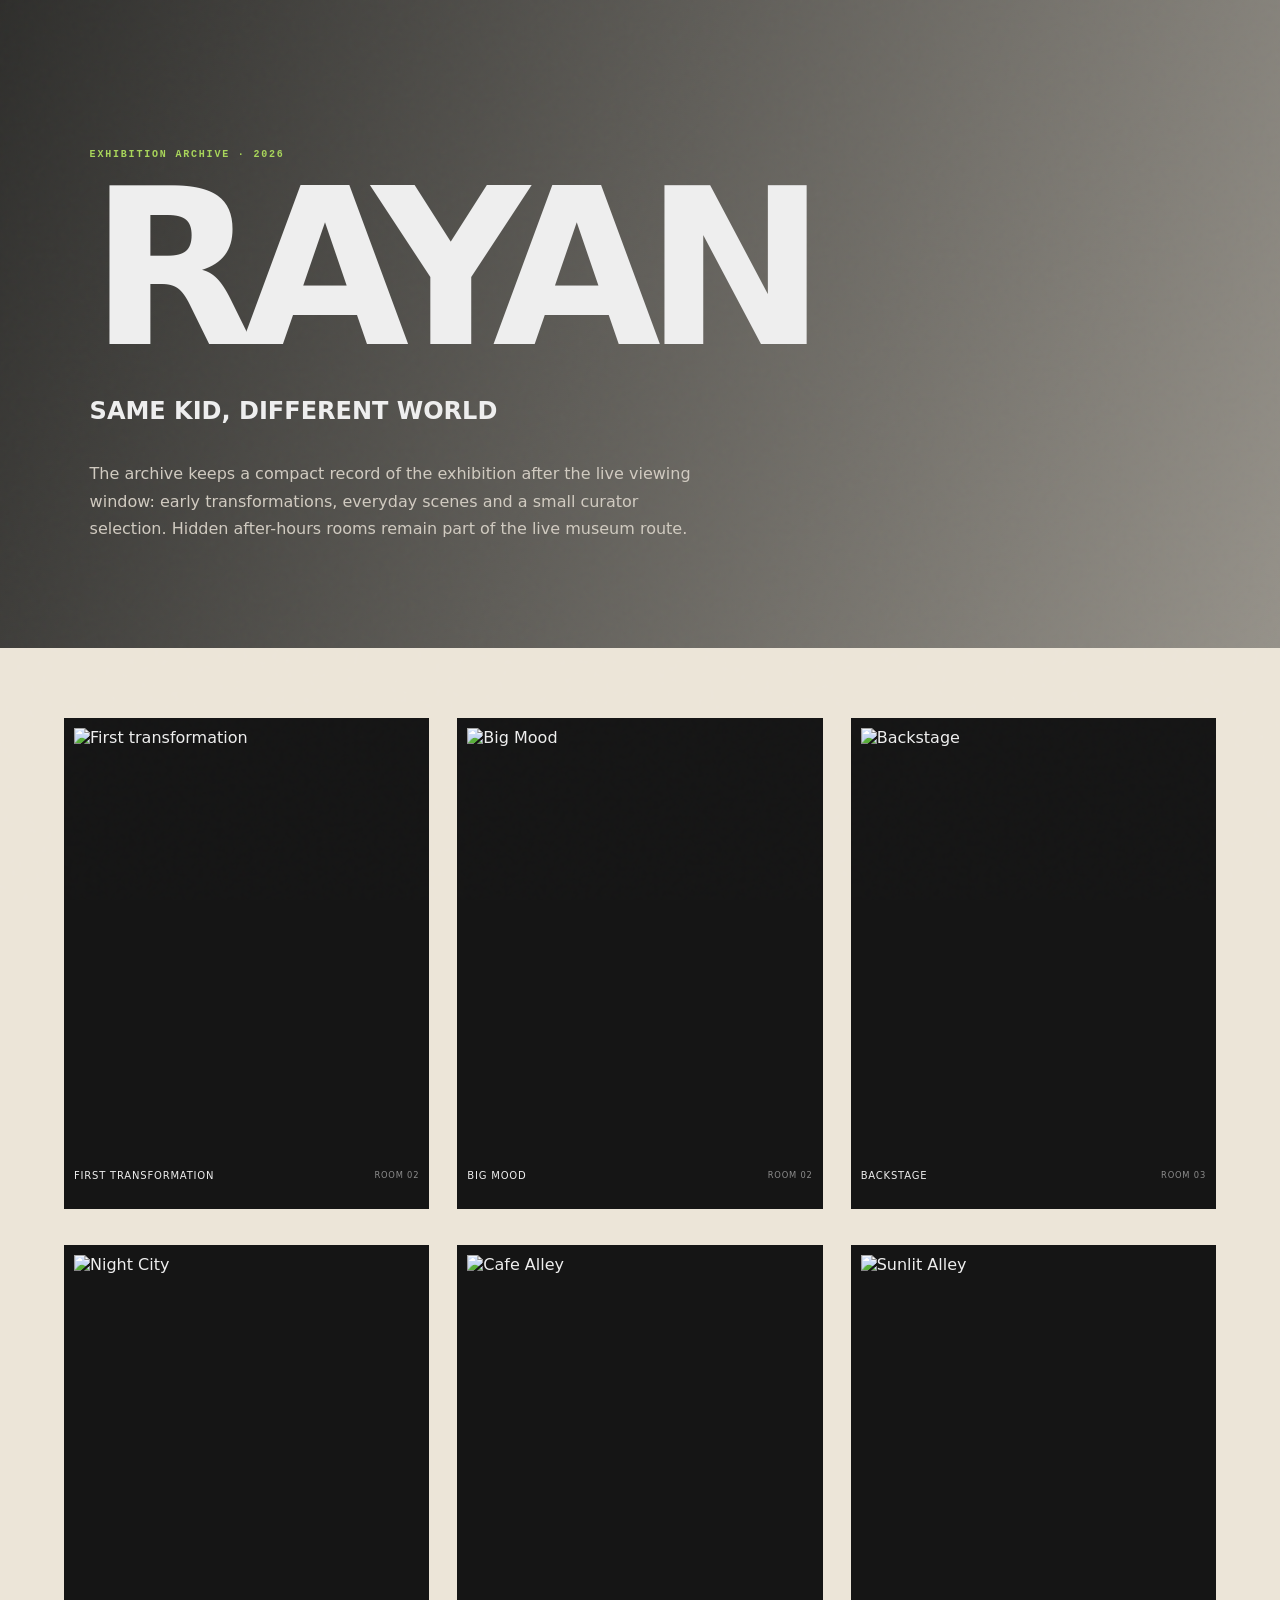
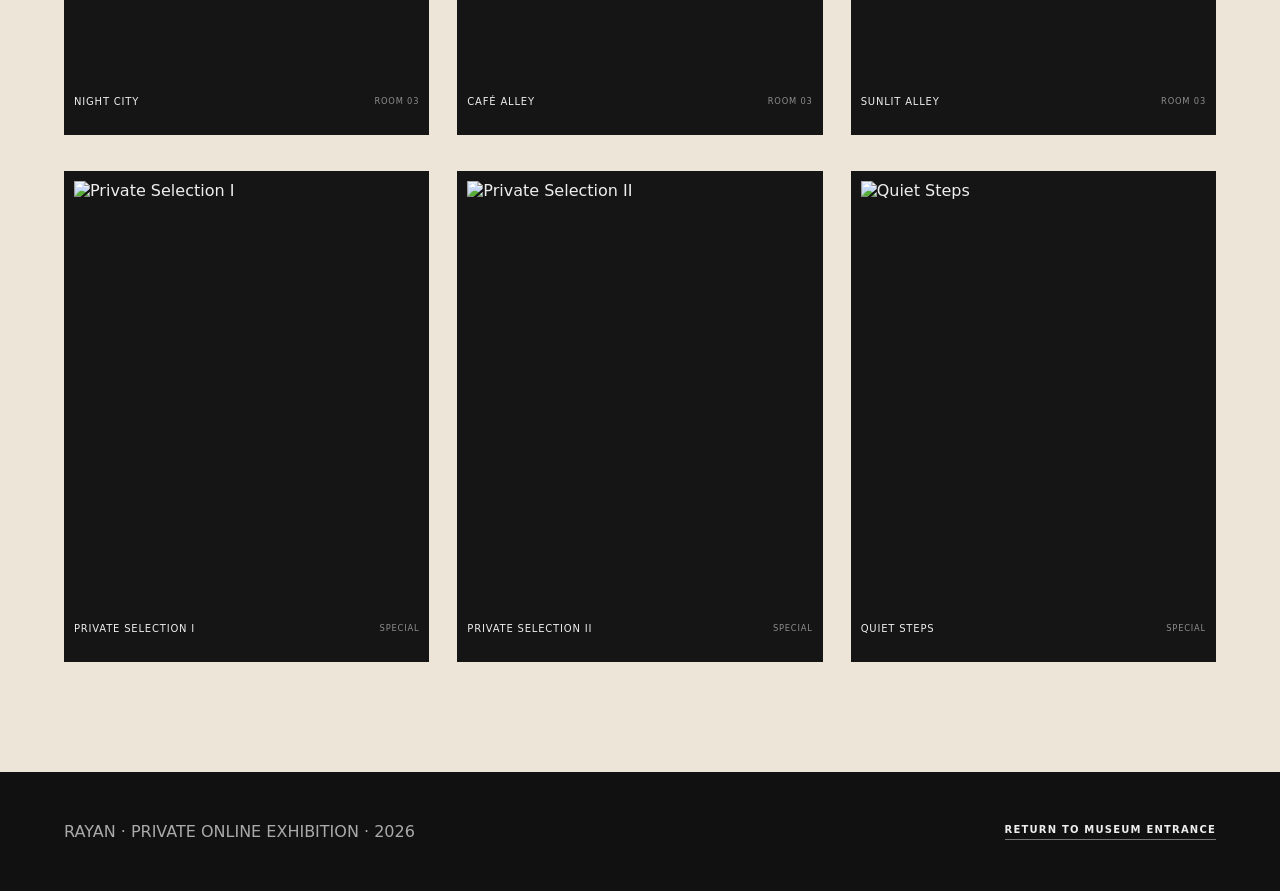
==== commit 1585ed1b: "Polish archive.html copy" ====
--- a/archive.html
+++ b/archive.html
@@ -18,7 +18,7 @@
 <div class="archive-tag">EXHIBITION ARCHIVE · 2026</div>
 <h1>RAYAN</h1>
 <h2>SAME KID, DIFFERENT WORLD</h2>
-<p>The archive preserves the public route of the private online exhibition after the live viewing window. The hidden room, opening-night sequence and invitation validation remain part of the live experience only.</p>
+<p>The archive keeps a compact record of the exhibition after the live viewing window: early transformations, everyday scenes and a small curator selection. Hidden after-hours rooms remain part of the live museum route.</p>
 </header>
 <main class="archive-grid">
 
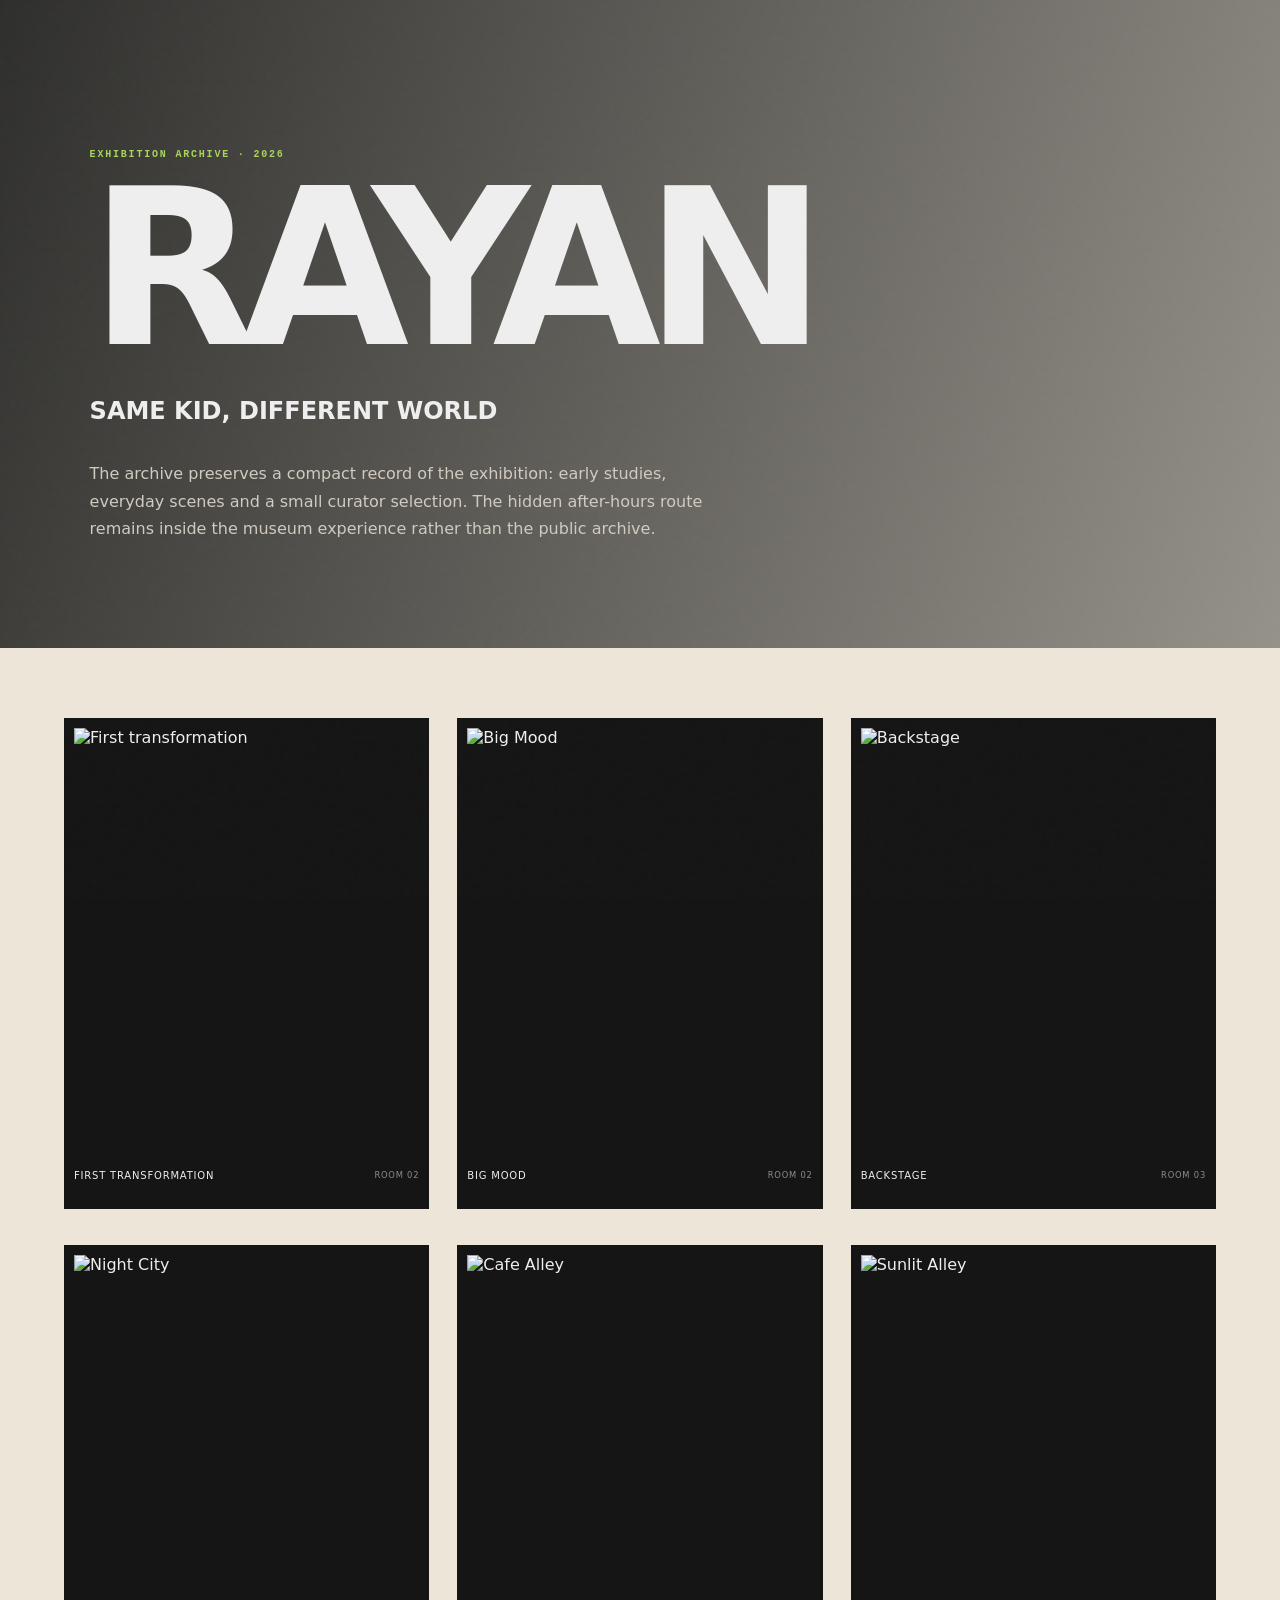
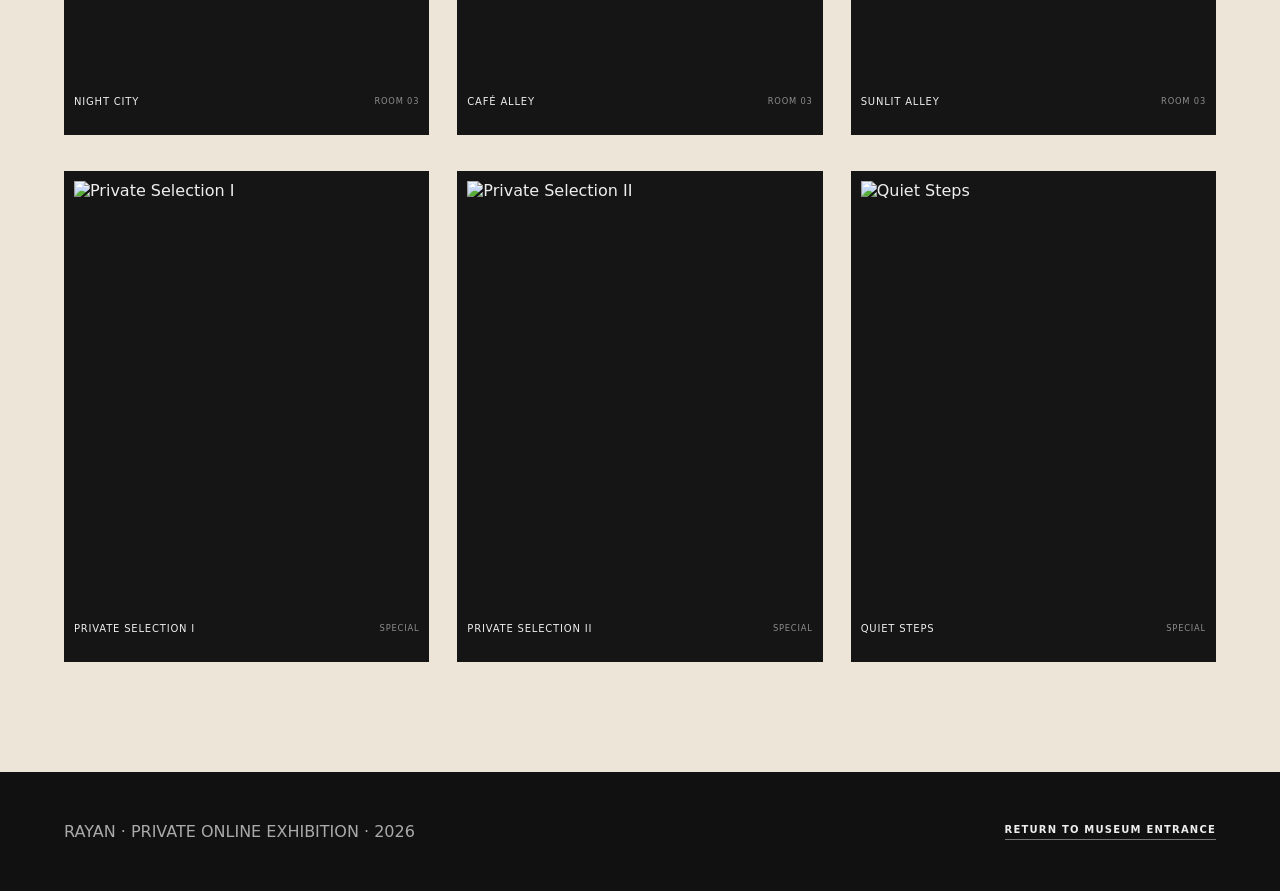
==== commit 6146521d: "Refine archive presentation copy" ====
--- a/archive.html
+++ b/archive.html
@@ -18,7 +18,7 @@
 <div class="archive-tag">EXHIBITION ARCHIVE · 2026</div>
 <h1>RAYAN</h1>
 <h2>SAME KID, DIFFERENT WORLD</h2>
-<p>The archive keeps a compact record of the exhibition after the live viewing window: early transformations, everyday scenes and a small curator selection. Hidden after-hours rooms remain part of the live museum route.</p>
+<p>The archive preserves a compact record of the exhibition: early studies, everyday scenes and a small curator selection. The hidden after-hours route remains inside the museum experience rather than the public archive.</p>
 </header>
 <main class="archive-grid">
 
